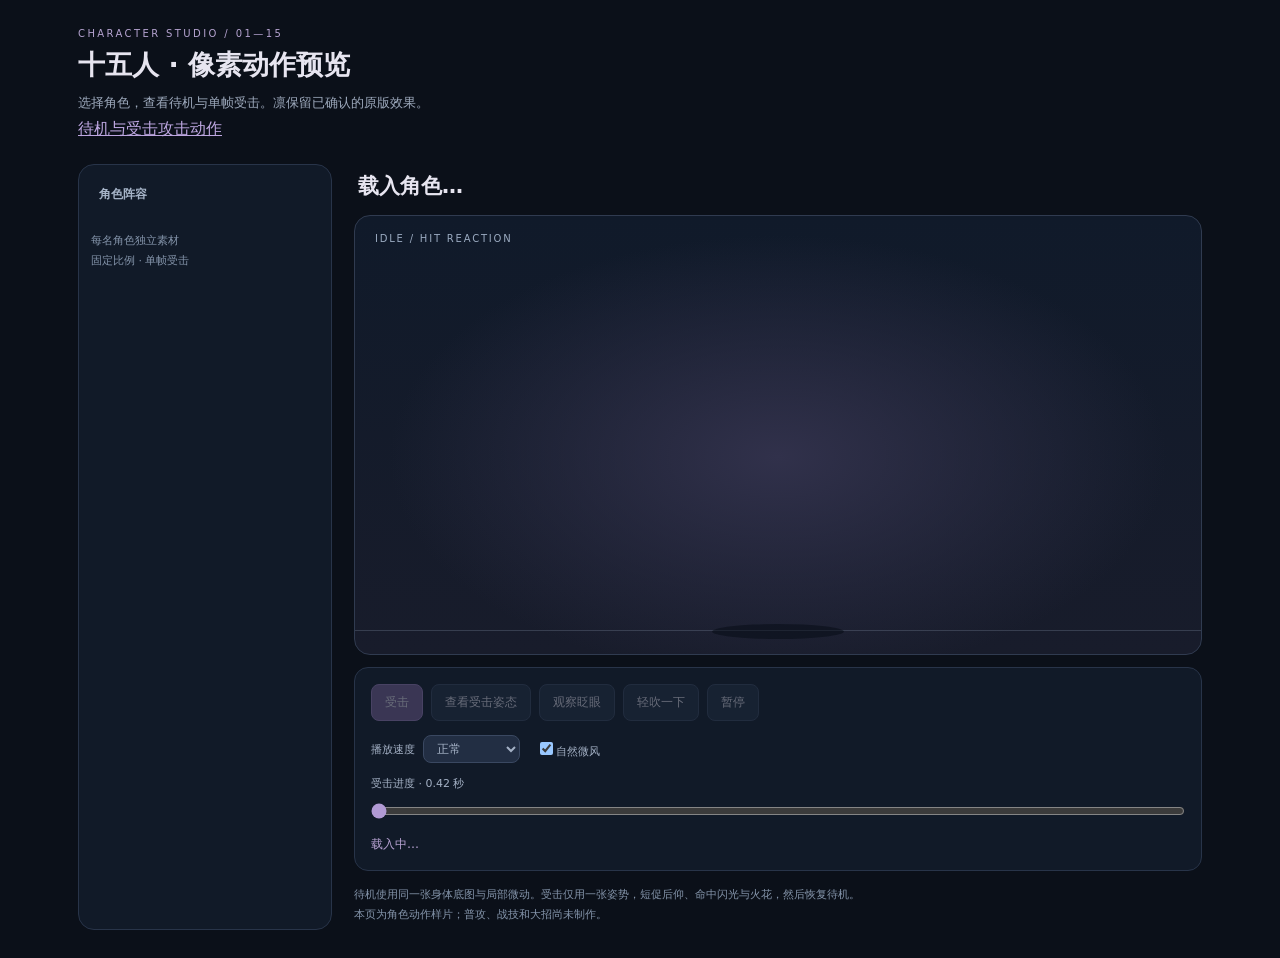
==== index.html @ 2d20798b "Publish character studio, batch 1" ====
<!doctype html><html lang="zh-CN"><meta charset="utf-8"><meta name="viewport" content="width=device-width,initial-scale=1"><title>十五人 · 像素动作预览</title>
<style>
:root{color-scheme:dark;font-family:system-ui,-apple-system,sans-serif;color:#e7e5f0;background:#0b1019}*{box-sizing:border-box}body{margin:0}main{max-width:1180px;padding:28px;margin:auto}header{display:flex;align-items:center;justify-content:space-between;gap:24px}h1{font-size:27px;font-weight:600;margin:8px 0}p{color:#9da9bc;font-size:13px;line-height:1.8;margin:5px 0}.eyebrow{font-size:10px;letter-spacing:.24em;color:#b5a3d0}.tag{font-size:12px;border:1px solid #394358;border-radius:24px;padding:8px 14px;white-space:nowrap}.layout{display:grid;grid-template-columns:254px 1fr;gap:22px;margin-top:24px}aside{background:#111a28;border:1px solid #283449;border-radius:16px;padding:12px}aside h2{font-size:12px;color:#a6b4c8;padding:0 8px;margin:9px 0 14px}.characters{display:grid;grid-template-columns:1fr 1fr;gap:6px}.character{display:flex;align-items:center;text-align:left;min-width:0;gap:5px;padding:6px 3px;background:#151f2f;border:1px solid transparent;border-radius:9px;color:inherit;cursor:pointer}.character canvas{flex:none;width:27px;height:48px;image-rendering:pixelated}.character span{font-size:12px;white-space:nowrap}.character small{display:block;font-size:9px;color:#91a0b4;margin-top:5px}.character[aria-pressed=true]{background:#302c48;border-color:#9a85bd}.character:hover{background:#273047}button:focus-visible,input:focus-visible,select:focus-visible{outline:2px solid #c8acf5;outline-offset:3px}.preview{min-width:0}.namebar{display:flex;justify-content:space-between;align-items:center;padding:8px 4px 15px}.namebar h2{margin:0;font-size:21px}.namebar span{font-size:12px;color:#ae9fc9}.stage{height:440px;position:relative;border:1px solid #303b50;border-radius:16px;overflow:hidden;background:radial-gradient(ellipse at 50% 55%,#31314b,transparent 65%),linear-gradient(#101a2a,#181c2b)}.stage:before{content:'';position:absolute;bottom:23px;left:0;right:0;height:1px;background:#76819755}.stage:after{content:'';position:absolute;bottom:15px;left:calc(50% - 66px);width:132px;height:15px;background:#070c1688;border-radius:50%}#actor{position:absolute;width:420px;height:420px;bottom:0;left:50%;transform:translateX(-50%);image-rendering:pixelated;z-index:1}.stage-label{position:absolute;top:17px;left:20px;color:#9babc1;font-size:10px;letter-spacing:.18em}.controls{border:1px solid #283449;background:#111a28;border-radius:14px;margin-top:12px;padding:16px}.buttons{display:flex;gap:8px;flex-wrap:wrap}button,select{font:inherit;font-size:12px;color:inherit;border:1px solid #3a4861;border-radius:8px;padding:9px 13px;background:#222e43;cursor:pointer}button:disabled{opacity:.4;cursor:wait}.primary{background:#796097;border-color:#9b7ebd}.options{display:flex;gap:16px;align-items:center;flex-wrap:wrap;margin-top:14px}label{font-size:11px;color:#a4b1c5}select{margin-left:8px;padding:5px 9px}#progress{width:100%;margin:12px 0 0;accent-color:#b19ad4}.state{font-size:12px;color:#b8a3d3;margin-top:13px;min-height:18px}.footnote{margin-top:14px;font-size:11px;color:#8494aa}iframe{width:100%;height:780px;border:1px solid #303b50;border-radius:16px;background:#0b1019}[hidden]{display:none!important}a{color:#bda6e0}@media(max-width:760px){main{padding:18px 14px}.layout{grid-template-columns:1fr;gap:14px}.characters{grid-template-columns:repeat(5,1fr)}.character{display:block;text-align:center}.character canvas{height:42px;width:24px}.character small{display:none}.tag{display:none}.stage{height:400px}#actor{width:380px;height:380px}aside h2{margin:0 0 8px}.character span{font-size:11px}}@media(prefers-reduced-motion:reduce){*{scroll-behavior:auto}}
</style>
<link rel="stylesheet" href="site-ui.css"><main><header><div><div class="eyebrow">CHARACTER STUDIO / 01—15</div><h1>十五人 · 像素动作预览</h1><p>选择角色，查看待机与单帧受击。凛保留已确认的原版效果。</p></div></header><nav class="site-nav"><a href="index.html" aria-current="page">待机与受击</a><a href="motion-gallery.html">攻击动作</a></nav>
<div class="layout"><aside><h2>角色阵容</h2><div id="characters" class="characters" aria-label="选择角色"></div><p class="footnote">每名角色独立素材<br>固定比例 · 单帧受击</p></aside><section class="preview"><div class="namebar"><h2 id="name">载入角色…</h2><span id="role"></span></div>
<div id="standard"><div class="stage"><span class="stage-label">IDLE / HIT REACTION</span><canvas id="actor" width="256" height="256" aria-label="当前角色动画"></canvas></div></div><iframe id="linFrame" title="凛 · 已确认的原版动作" hidden></iframe><div class="controls"><div class="buttons"><button id="hit" class="primary action" disabled>受击</button><button id="hold" class="action" disabled>查看受击姿态</button><button id="blink" class="action" disabled>观察眨眼</button><button id="breeze" class="action" disabled>轻吹一下</button><button id="play" class="action" disabled>暂停</button></div><div class="options"><label>播放速度<select id="speed"><option value="1">正常</option><option value="0.5">0.5× 慢速</option><option value="1.5">1.5× 快速</option></select></label><label><input id="wind" type="checkbox" checked>自然微风</label></div><label for="progress" style="display:block;margin-top:13px">受击进度 · 0.42 秒</label><input id="progress" type="range" min="0" max="420" value="0" step="5"><div class="state" id="motionState" aria-live="polite">载入中…</div></div><p class="footnote">待机使用同一张身体底图与局部微动。受击仅用一张姿势，短促后仰、命中闪光与火花，然后恢复待机。<br>本页为角色动作样片；普攻、战技和大招尚未制作。</p></section></div></main>
<script src="secondary-physics.js"></script><script src="roster-motion.js"></script><script src="roster-preview.js?v=slow-breath-2"></script><script src="site-ui.js"></script><script src="hit-ui.js"></script></html>
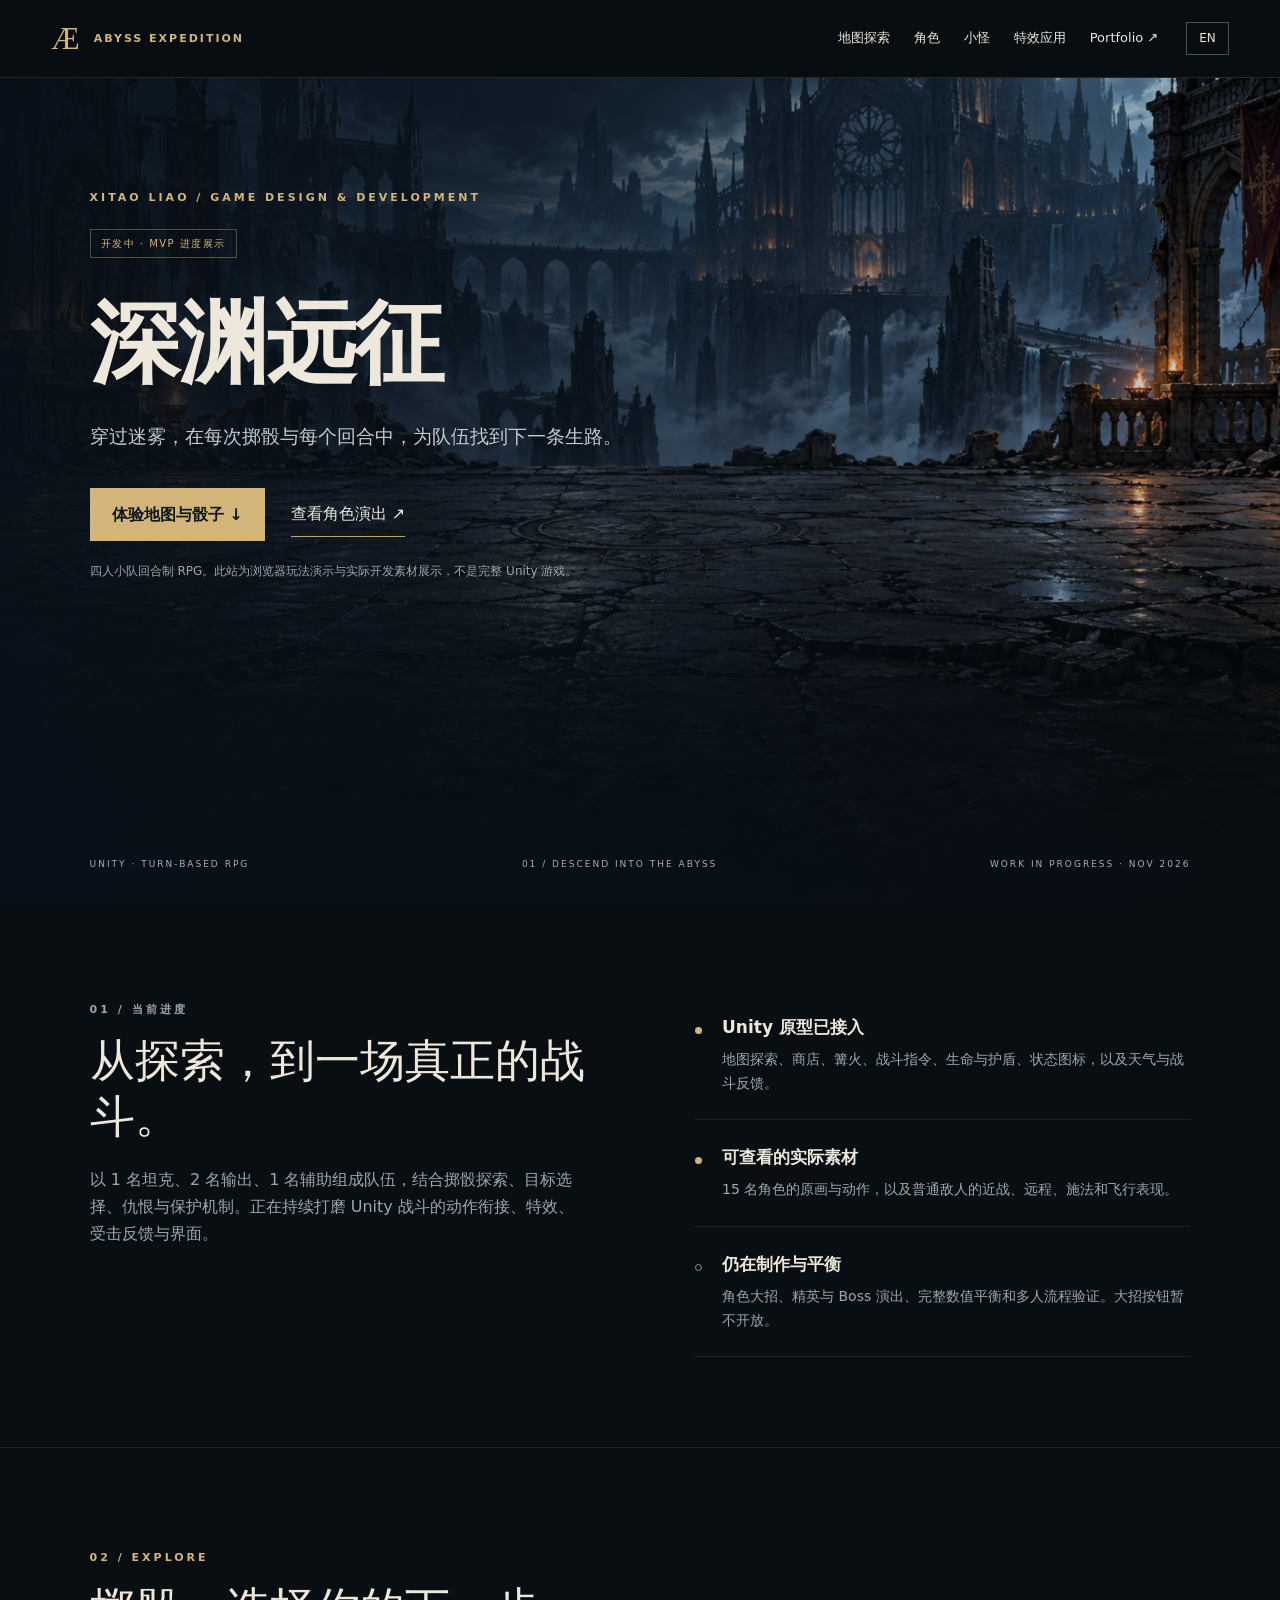
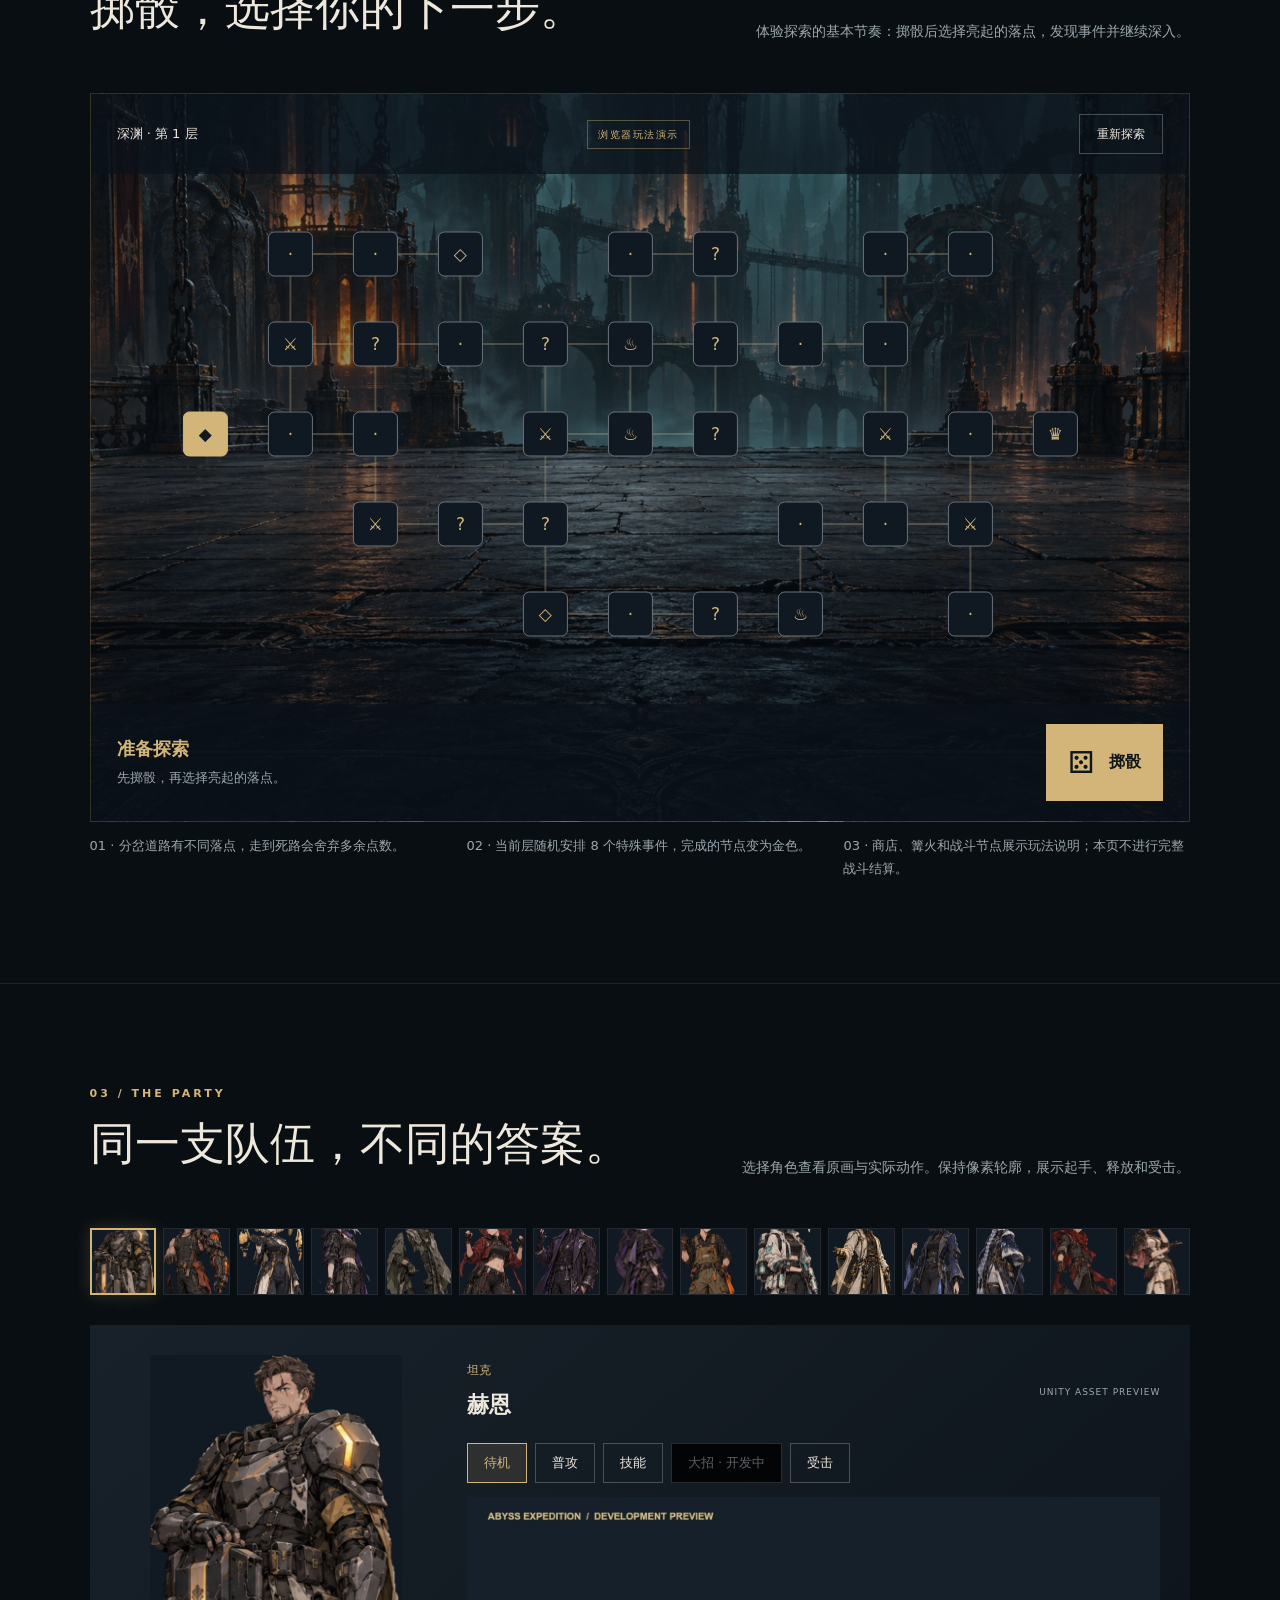
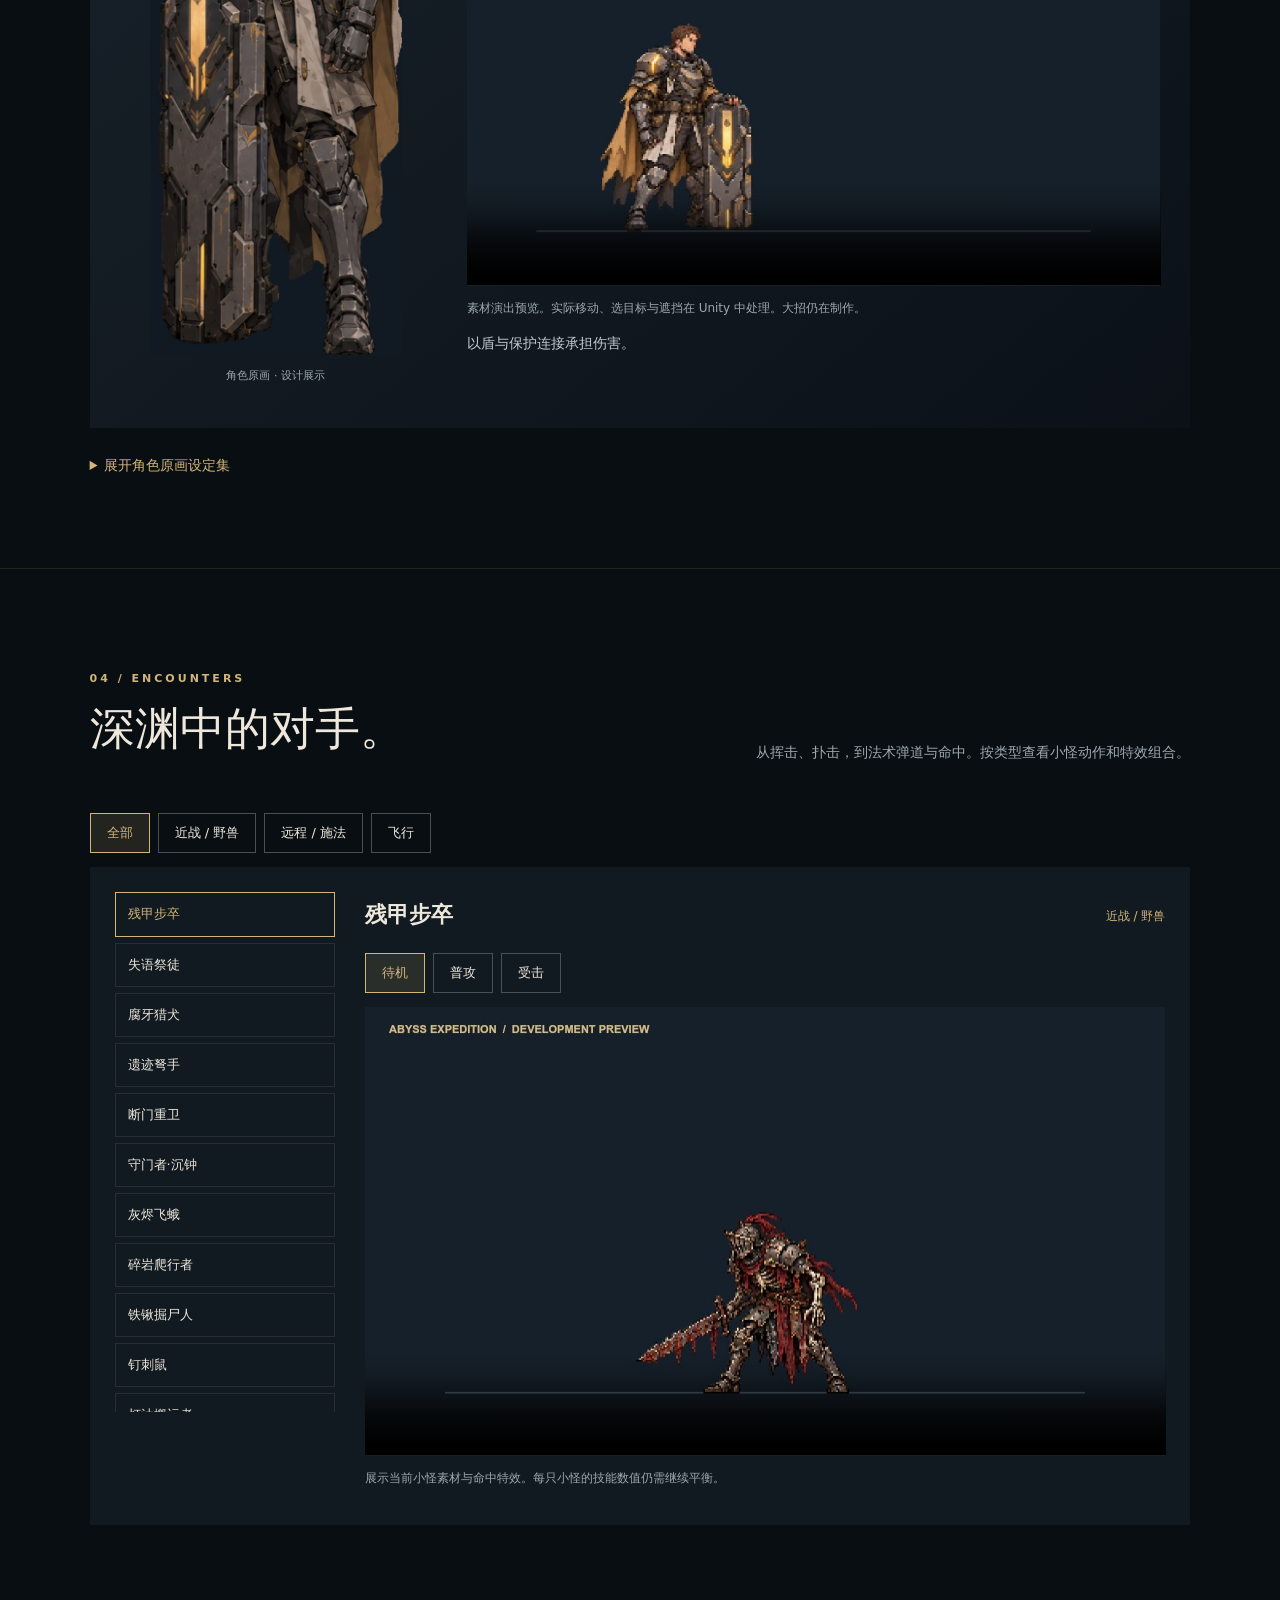
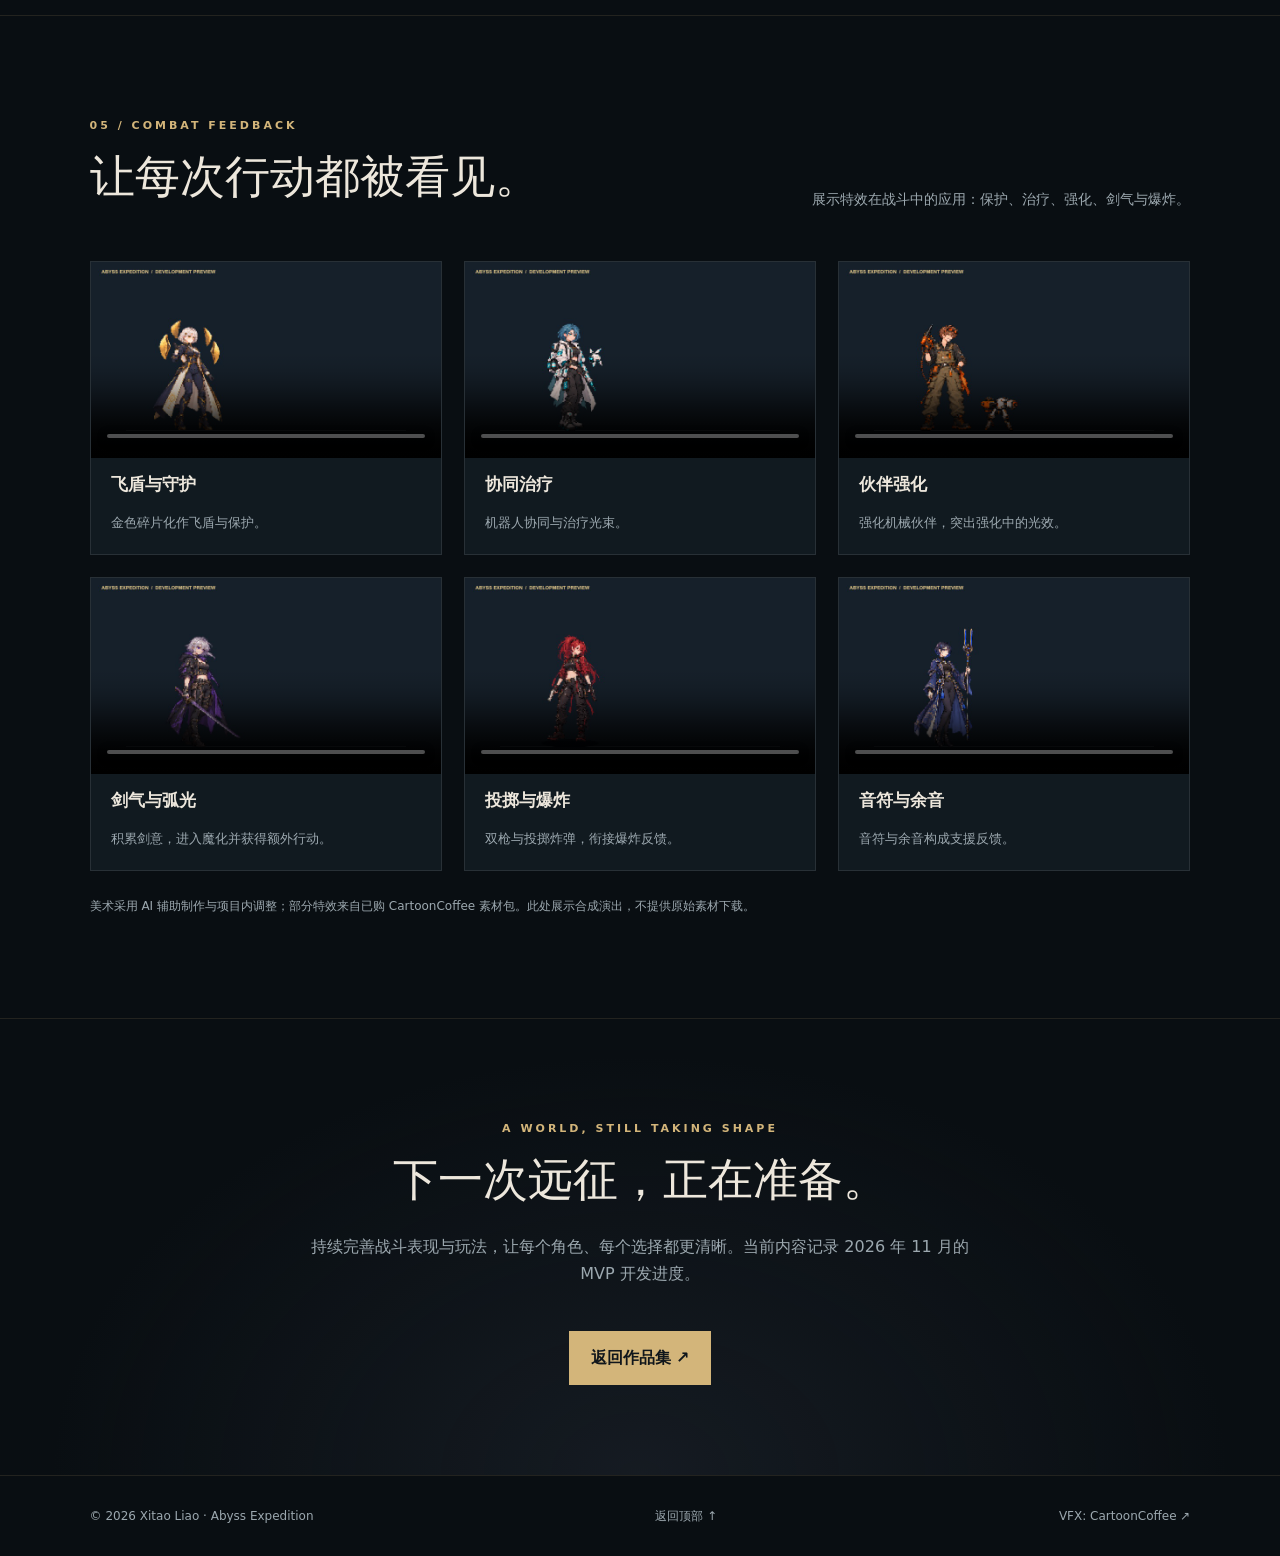
==== commit 2c19d3b5: "Launch bilingual Abyss Expedition MVP showcase" ====
--- a/index.html
+++ b/index.html
@@ -1,8 +1,9 @@
-<!doctype html><html lang="zh-CN"><meta charset="utf-8"><meta name="viewport" content="width=device-width,initial-scale=1"><title>十五人 · 像素动作预览</title>
-<style>
-:root{color-scheme:dark;font-family:system-ui,-apple-system,sans-serif;color:#e7e5f0;background:#0b1019}*{box-sizing:border-box}body{margin:0}main{max-width:1180px;padding:28px;margin:auto}header{display:flex;align-items:center;justify-content:space-between;gap:24px}h1{font-size:27px;font-weight:600;margin:8px 0}p{color:#9da9bc;font-size:13px;line-height:1.8;margin:5px 0}.eyebrow{font-size:10px;letter-spacing:.24em;color:#b5a3d0}.tag{font-size:12px;border:1px solid #394358;border-radius:24px;padding:8px 14px;white-space:nowrap}.layout{display:grid;grid-template-columns:254px 1fr;gap:22px;margin-top:24px}aside{background:#111a28;border:1px solid #283449;border-radius:16px;padding:12px}aside h2{font-size:12px;color:#a6b4c8;padding:0 8px;margin:9px 0 14px}.characters{display:grid;grid-template-columns:1fr 1fr;gap:6px}.character{display:flex;align-items:center;text-align:left;min-width:0;gap:5px;padding:6px 3px;background:#151f2f;border:1px solid transparent;border-radius:9px;color:inherit;cursor:pointer}.character canvas{flex:none;width:27px;height:48px;image-rendering:pixelated}.character span{font-size:12px;white-space:nowrap}.character small{display:block;font-size:9px;color:#91a0b4;margin-top:5px}.character[aria-pressed=true]{background:#302c48;border-color:#9a85bd}.character:hover{background:#273047}button:focus-visible,input:focus-visible,select:focus-visible{outline:2px solid #c8acf5;outline-offset:3px}.preview{min-width:0}.namebar{display:flex;justify-content:space-between;align-items:center;padding:8px 4px 15px}.namebar h2{margin:0;font-size:21px}.namebar span{font-size:12px;color:#ae9fc9}.stage{height:440px;position:relative;border:1px solid #303b50;border-radius:16px;overflow:hidden;background:radial-gradient(ellipse at 50% 55%,#31314b,transparent 65%),linear-gradient(#101a2a,#181c2b)}.stage:before{content:'';position:absolute;bottom:23px;left:0;right:0;height:1px;background:#76819755}.stage:after{content:'';position:absolute;bottom:15px;left:calc(50% - 66px);width:132px;height:15px;background:#070c1688;border-radius:50%}#actor{position:absolute;width:420px;height:420px;bottom:0;left:50%;transform:translateX(-50%);image-rendering:pixelated;z-index:1}.stage-label{position:absolute;top:17px;left:20px;color:#9babc1;font-size:10px;letter-spacing:.18em}.controls{border:1px solid #283449;background:#111a28;border-radius:14px;margin-top:12px;padding:16px}.buttons{display:flex;gap:8px;flex-wrap:wrap}button,select{font:inherit;font-size:12px;color:inherit;border:1px solid #3a4861;border-radius:8px;padding:9px 13px;background:#222e43;cursor:pointer}button:disabled{opacity:.4;cursor:wait}.primary{background:#796097;border-color:#9b7ebd}.options{display:flex;gap:16px;align-items:center;flex-wrap:wrap;margin-top:14px}label{font-size:11px;color:#a4b1c5}select{margin-left:8px;padding:5px 9px}#progress{width:100%;margin:12px 0 0;accent-color:#b19ad4}.state{font-size:12px;color:#b8a3d3;margin-top:13px;min-height:18px}.footnote{margin-top:14px;font-size:11px;color:#8494aa}iframe{width:100%;height:780px;border:1px solid #303b50;border-radius:16px;background:#0b1019}[hidden]{display:none!important}a{color:#bda6e0}@media(max-width:760px){main{padding:18px 14px}.layout{grid-template-columns:1fr;gap:14px}.characters{grid-template-columns:repeat(5,1fr)}.character{display:block;text-align:center}.character canvas{height:42px;width:24px}.character small{display:none}.tag{display:none}.stage{height:400px}#actor{width:380px;height:380px}aside h2{margin:0 0 8px}.character span{font-size:11px}}@media(prefers-reduced-motion:reduce){*{scroll-behavior:auto}}
-</style>
-<link rel="stylesheet" href="site-ui.css"><main><header><div><div class="eyebrow">CHARACTER STUDIO / 01—15</div><h1>十五人 · 像素动作预览</h1><p>选择角色，查看待机与单帧受击。凛保留已确认的原版效果。</p></div></header><nav class="site-nav"><a href="index.html" aria-current="page">待机与受击</a><a href="motion-gallery.html">攻击动作</a></nav>
-<div class="layout"><aside><h2>角色阵容</h2><div id="characters" class="characters" aria-label="选择角色"></div><p class="footnote">每名角色独立素材<br>固定比例 · 单帧受击</p></aside><section class="preview"><div class="namebar"><h2 id="name">载入角色…</h2><span id="role"></span></div>
-<div id="standard"><div class="stage"><span class="stage-label">IDLE / HIT REACTION</span><canvas id="actor" width="256" height="256" aria-label="当前角色动画"></canvas></div></div><iframe id="linFrame" title="凛 · 已确认的原版动作" hidden></iframe><div class="controls"><div class="buttons"><button id="hit" class="primary action" disabled>受击</button><button id="hold" class="action" disabled>查看受击姿态</button><button id="blink" class="action" disabled>观察眨眼</button><button id="breeze" class="action" disabled>轻吹一下</button><button id="play" class="action" disabled>暂停</button></div><div class="options"><label>播放速度<select id="speed"><option value="1">正常</option><option value="0.5">0.5× 慢速</option><option value="1.5">1.5× 快速</option></select></label><label><input id="wind" type="checkbox" checked>自然微风</label></div><label for="progress" style="display:block;margin-top:13px">受击进度 · 0.42 秒</label><input id="progress" type="range" min="0" max="420" value="0" step="5"><div class="state" id="motionState" aria-live="polite">载入中…</div></div><p class="footnote">待机使用同一张身体底图与局部微动。受击仅用一张姿势，短促后仰、命中闪光与火花，然后恢复待机。<br>本页为角色动作样片；普攻、战技和大招尚未制作。</p></section></div></main>
-<script src="secondary-physics.js"></script><script src="roster-motion.js"></script><script src="roster-preview.js?v=slow-breath-2"></script><script src="site-ui.js"></script><script src="hit-ui.js"></script></html>
+<!doctype html><html lang="zh-CN"><head><meta charset="utf-8"><meta name="viewport" content="width=device-width,initial-scale=1"><title>深渊远征 · Abyss Expedition — MVP Showcase</title><meta name="description" content="Abyss Expedition: a dark fantasy, party-based turn-based RPG in development. Explore the MVP, dice-driven maps, original character art and combat animation studies."><meta property="og:title" content="Abyss Expedition — MVP Showcase"><meta property="og:image" content="https://yuriknight01-web.github.io/roguemmorpg/images--cloister.jpg"><link rel="stylesheet" href="style.css"></head><body>
+<header><a class="brand" href="#home">Æ <span>ABYSS EXPEDITION</span></a><nav><a href="#journey" data-t="navMap"></a><a href="#characters" data-t="navHeroes"></a><a href="#monsters" data-t="navMonsters"></a><a href="#effects" data-t="navFX"></a><a href="https://yuriknight01-web.github.io/Porfolio/">Portfolio ↗</a></nav><button id="language" aria-label="Switch language">EN</button></header>
+<main><section class="hero" id="home"><div class="hero-shade"></div><div class="hero-copy"><p class="eyebrow">XITAO LIAO / GAME DESIGN & DEVELOPMENT</p><p class="badge" data-t="badge"></p><h1 data-t="title"></h1><p class="lead" data-t="lead"></p><div class="actions"><a class="primary" href="#journey" data-t="tryMap"></a><a class="quiet" href="#characters" data-t="watchCombat"></a></div><p class="fine" data-t="disclaimer"></p></div><div class="hero-bottom"><span>UNITY · TURN-BASED RPG</span><span>01 / DESCEND INTO THE ABYSS</span><span>WORK IN PROGRESS · NOV 2026</span></div></section>
+<section class="section intro" id="progress"><div><p class="eyebrow" data-t="progressLabel"></p><h2 data-t="progressTitle"></h2><p data-t="progressText"></p></div><div class="progress-list"><article><span class="dot"></span><div><h3 data-t="builtTitle"></h3><p data-t="builtText"></p></div></article><article><span class="dot"></span><div><h3 data-t="artTitle"></h3><p data-t="artText"></p></div></article><article><span class="dot pending"></span><div><h3 data-t="nextTitle"></h3><p data-t="nextText"></p></div></article></div></section>
+<section class="section" id="journey"><div class="section-heading"><div><p class="eyebrow">02 / EXPLORE</p><h2 data-t="mapTitle"></h2></div><p data-t="mapIntro"></p></div><div class="map-shell"><div class="map-top"><span id="floor-name"></span><span class="badge" data-t="browserDemo"></span><button id="new-map" data-t="newMap"></button></div><svg id="map" viewBox="0 0 1000 530" role="group" aria-label="Interactive exploration map"></svg><div class="map-bottom"><div><strong id="map-result" aria-live="polite"></strong><p id="map-message"></p></div><button class="roll primary" id="roll"><span id="die">⚄</span><span data-t="roll"></span></button></div></div><div class="rules"><p data-t="rule1"></p><p data-t="rule2"></p><p data-t="rule3"></p></div></section>
+<section class="section" id="characters"><div class="section-heading"><div><p class="eyebrow">03 / THE PARTY</p><h2 data-t="heroesTitle"></h2></div><p data-t="heroesIntro"></p></div><div class="roster" id="hero-roster"></div><div class="character-stage"><figure class="concept"><img id="hero-art" alt=""><figcaption data-t="originalArt"></figcaption></figure><div class="playback"><div class="player-heading"><div><small id="hero-role"></small><h3 id="hero-name"></h3></div><span class="edition">UNITY ASSET PREVIEW</span></div><div class="tabs" id="hero-actions"></div><video id="hero-video" controls playsinline loop preload="metadata"></video><p class="clip-note" data-t="clipNote"></p><p id="hero-note"></p></div></div><details class="concept-sheets"><summary data-t="conceptSheets"></summary><div class="sheets"><img src="images--concept-0.jpg" loading="lazy" alt="Character concepts 1–5"><img src="images--concept-1.jpg" loading="lazy" alt="Character concepts 6–10"><img src="images--concept-2.jpg" loading="lazy" alt="Character concepts 11–15"></div></details></section>
+<section class="section" id="monsters"><div class="section-heading"><div><p class="eyebrow">04 / ENCOUNTERS</p><h2 data-t="monstersTitle"></h2></div><p data-t="monstersIntro"></p></div><div class="tabs" id="monster-filters"></div><div class="monster-layout"><div id="monster-list" class="monster-list"></div><div class="playback"><div class="player-heading"><h3 id="monster-name"></h3><span id="monster-type"></span></div><div class="tabs" id="monster-actions"></div><video id="monster-video" controls playsinline loop preload="metadata"></video><p class="clip-note" data-t="monsterNote"></p></div></div></section>
+<section class="section" id="effects"><div class="section-heading"><div><p class="eyebrow">05 / COMBAT FEEDBACK</p><h2 data-t="fxTitle"></h2></div><p data-t="fxIntro"></p></div><div class="fx-grid" id="fx-grid"></div><p class="credits" data-t="credits"></p></section>
+<section class="section ending"><p class="eyebrow">A WORLD, STILL TAKING SHAPE</p><h2 data-t="endTitle"></h2><p data-t="endText"></p><a class="primary" href="https://yuriknight01-web.github.io/Porfolio/" data-t="backPortfolio"></a></section></main><footer><span>© 2026 Xitao Liao · Abyss Expedition</span><a href="#home" data-t="backTop"></a><a href="https://cartooncoffee.itch.io/deluxe-video">VFX: CartoonCoffee ↗</a></footer><script src="app.js"></script></body></html>
--- a/style.css
+++ b/style.css
@@ -0,0 +1,3 @@
+:root{color-scheme:dark;--ink:#090e12;--panel:#111a20;--gold:#d3b57a;--text:#ede7dc;--muted:#9ca8af}*{box-sizing:border-box}html{scroll-behavior:smooth;scroll-padding-top:90px}body{margin:0;background:var(--ink);color:var(--text);font:16px/1.7 system-ui,-apple-system,sans-serif}a{color:inherit;text-decoration:none}button,summary{cursor:pointer}button,a{touch-action:manipulation}button{font:inherit;color:inherit;background:none;border:1px solid #465057;padding:9px 17px}button:hover,a:hover{color:var(--gold)}button:focus-visible,a:focus-visible,summary:focus-visible{outline:2px solid var(--gold);outline-offset:4px}button:disabled{cursor:not-allowed;background:#030405!important;color:#5b6066!important;border-color:#262c30!important}header{height:78px;display:flex;align-items:center;gap:28px;padding:0 4%;position:sticky;top:0;background:#090e12f2;z-index:20;border-bottom:1px solid #d3b57a25;backdrop-filter:blur(12px)}.brand{font:32px Georgia;color:var(--gold);display:flex;align-items:center;gap:14px}.brand span{font:700 11px system-ui;letter-spacing:2px}nav{display:flex;gap:24px;margin-left:auto;font-size:13px}#language{padding:5px 12px;font-size:12px}.hero{min-height:720px;height:calc(100svh - 78px);max-height:1050px;position:relative;background:url(images--cloister.jpg) center/cover}.hero-shade{position:absolute;inset:0;background:linear-gradient(90deg,#081019f2 0%,#081019b0 45%,#08101920),linear-gradient(0deg,#090e12 0%,transparent 45%)}.hero-copy{position:relative;padding:100px 7%;max-width:950px}.eyebrow{font-size:11px;font-weight:750;letter-spacing:3px;color:var(--gold)}h1{font-size:clamp(54px,7vw,104px);font-family:Georgia,"Songti SC",serif;line-height:1.08;letter-spacing:-2px;margin:28px 0}h2{font:500 clamp(30px,3.5vw,48px)/1.25 Georgia,"Songti SC",serif;margin:14px 0 20px}h3{font-size:22px;line-height:1.4;margin:8px 0}.lead{max-width:560px;font-size:19px;color:#c4cbd0}.badge{display:inline-block;font-size:10px;letter-spacing:1.5px;border:1px solid #d3b57a60;padding:5px 10px;color:var(--gold)}.actions{display:flex;gap:26px;align-items:center;margin:35px 0 20px}.primary{display:inline-block;background:var(--gold);color:#10161b;font-weight:750;padding:13px 22px;border:0}.primary:hover{color:#10161b;background:#ead19f}.quiet{border-bottom:1px solid #baa273;padding:9px 0}.fine,.clip-note{color:var(--muted);font-size:12px;max-width:560px}.hero-bottom{position:absolute;bottom:28px;left:7%;right:7%;display:flex;justify-content:space-between;font-size:9px;letter-spacing:2px;color:#a4b1ba}.section{padding:90px 7%;border-bottom:1px solid #d3b57a20;max-width:1800px;margin:auto}.intro{display:grid;grid-template-columns:1fr 1fr;gap:10%}.intro p,.section-heading>p{color:var(--muted)}.progress-list article{display:flex;gap:20px;padding:18px 0;border-bottom:1px solid #ffffff12}.progress-list h3{font-size:17px}.progress-list p{font-size:14px;margin:6px 0}.dot{width:7px;height:7px;border-radius:50%;background:var(--gold);margin-top:19px;flex:none}.dot.pending{background:transparent;border:1px solid #8a969b}.section-heading{display:flex;justify-content:space-between;gap:50px;align-items:end;margin-bottom:35px}.section-heading>p{max-width:460px;font-size:14px}.map-shell{background:linear-gradient(#08101860,#08101899),url(images--foundry.jpg) center/cover;border:1px solid #9f8c6345}.map-top,.map-bottom{display:flex;justify-content:space-between;align-items:center;padding:20px 26px;gap:15px;background:#0a121ab5}.map-top{font-size:13px}.map-top button{font-size:12px}.map-bottom p{font-size:13px;color:var(--muted);margin:3px 0}.map-bottom strong{font-size:18px;color:var(--gold)}#map{width:100%;max-height:530px;display:block}#map .node{cursor:pointer}#map .available{filter:drop-shadow(0 0 7px #e0c27d)}#die{font-size:30px;margin-right:15px;vertical-align:middle}.rules{display:grid;grid-template-columns:repeat(3,1fr);gap:30px;color:var(--muted);font-size:13px}.roster{display:grid;grid-template-columns:repeat(15,1fr);gap:7px;margin-bottom:30px}.roster button{padding:0;border:1px solid #58616a55;overflow:hidden;position:relative}.roster img{width:100%;aspect-ratio:1;object-fit:cover;object-position:center 20%;display:block}.roster button.selected{border:2px solid var(--gold);box-shadow:0 0 16px #d3b57a33}.character-stage{display:grid;grid-template-columns:30% 1fr;gap:35px;background:linear-gradient(140deg,#18212a,#0b1117);padding:30px}.concept{margin:0;display:flex;flex-direction:column;align-items:center;justify-content:center;min-width:0}.concept img{width:100%;max-height:600px;object-fit:contain}.concept figcaption{color:var(--muted);font-size:11px;margin:12px}.playback{min-width:0}.player-heading{display:flex;justify-content:space-between;align-items:center;gap:16px}.player-heading small,#monster-type{color:var(--gold);font-size:12px}.edition{font-size:9px;letter-spacing:1px;color:var(--muted)}.tabs{display:flex;gap:8px;flex-wrap:wrap;margin:14px 0}.tabs button{font-size:13px;padding:8px 16px}.tabs button.active{background:#d3b57a20;border-color:var(--gold);color:var(--gold)}video{display:block;width:100%;aspect-ratio:800/448;background:#15202b}#hero-note{font-size:14px;color:#c4cbd0}.concept-sheets{margin-top:26px}.concept-sheets summary{color:var(--gold);font-size:14px}.sheets{display:grid;gap:18px;padding-top:20px}.sheets img{width:100%}.monster-layout{display:grid;grid-template-columns:220px 1fr;gap:30px;background:var(--panel);padding:25px}.monster-list{max-height:520px;overflow:auto;display:flex;flex-direction:column;gap:6px;scrollbar-width:thin}.monster-list button{text-align:left;padding:10px 12px;font-size:13px;border-color:#ffffff16}.monster-list button.selected{color:var(--gold);border-color:var(--gold)}.fx-grid{display:grid;grid-template-columns:repeat(3,1fr);gap:22px}.fx-grid article{border:1px solid #ffffff19;background:var(--panel);padding-bottom:20px}.fx-grid h3,.fx-grid p{margin:15px 20px 0}.fx-grid h3{font-size:17px}.fx-grid p{font-size:13px;color:var(--muted)}.credits{font-size:12px;color:var(--muted);margin-top:25px}.ending{text-align:center;background:radial-gradient(ellipse at bottom,#29303c60,transparent 65%)}.ending p:not(.eyebrow){color:var(--muted);max-width:680px;margin:24px auto}.ending .primary{margin-top:20px}footer{padding:30px 7%;display:flex;gap:25px;justify-content:space-between;color:var(--muted);font-size:12px}@media(max-width:1000px){nav{gap:12px}.brand span{display:none}.roster{grid-template-columns:repeat(8,1fr)}.character-stage{grid-template-columns:25% 1fr;padding:18px;gap:15px}.fx-grid{grid-template-columns:repeat(2,1fr)}}@media(max-width:680px){header{height:64px;padding:0 5%;gap:10px}nav{gap:12px;overflow-x:auto;font-size:11px;white-space:nowrap}nav a:nth-child(3),nav a:nth-child(4){display:none}.brand{font-size:26px}.hero{min-height:650px;height:auto}.hero-copy{padding:90px 7% 120px}.hero-bottom span:nth-child(2){display:none}.hero-bottom{font-size:8px}.section{padding:55px 6%}.intro,.character-stage,.monster-layout{grid-template-columns:1fr;gap:20px}.concept{display:none}.section-heading{display:block}.section-heading>p{max-width:none}.roster{grid-template-columns:repeat(5,1fr)}.rules{grid-template-columns:1fr;gap:0}.map-top{padding:10px;font-size:11px}.map-top .badge{display:none}.map-bottom{padding:15px;align-items:flex-start}.roll{white-space:nowrap;padding:8px}#die{font-size:24px;margin-right:5px}.map-bottom p{font-size:11px}.map-bottom strong{font-size:14px}.monster-list{max-height:150px;display:grid;grid-template-columns:1fr 1fr}.fx-grid{grid-template-columns:1fr}.edition{display:none}footer{flex-wrap:wrap}.actions{gap:16px;font-size:13px}h1{font-size:58px}}@media(prefers-reduced-motion:reduce){html{scroll-behavior:auto}}
+
+@media(max-width:680px){.concept{display:block;max-height:420px;overflow:hidden}.concept img{max-height:380px;width:100%;object-fit:contain}}
